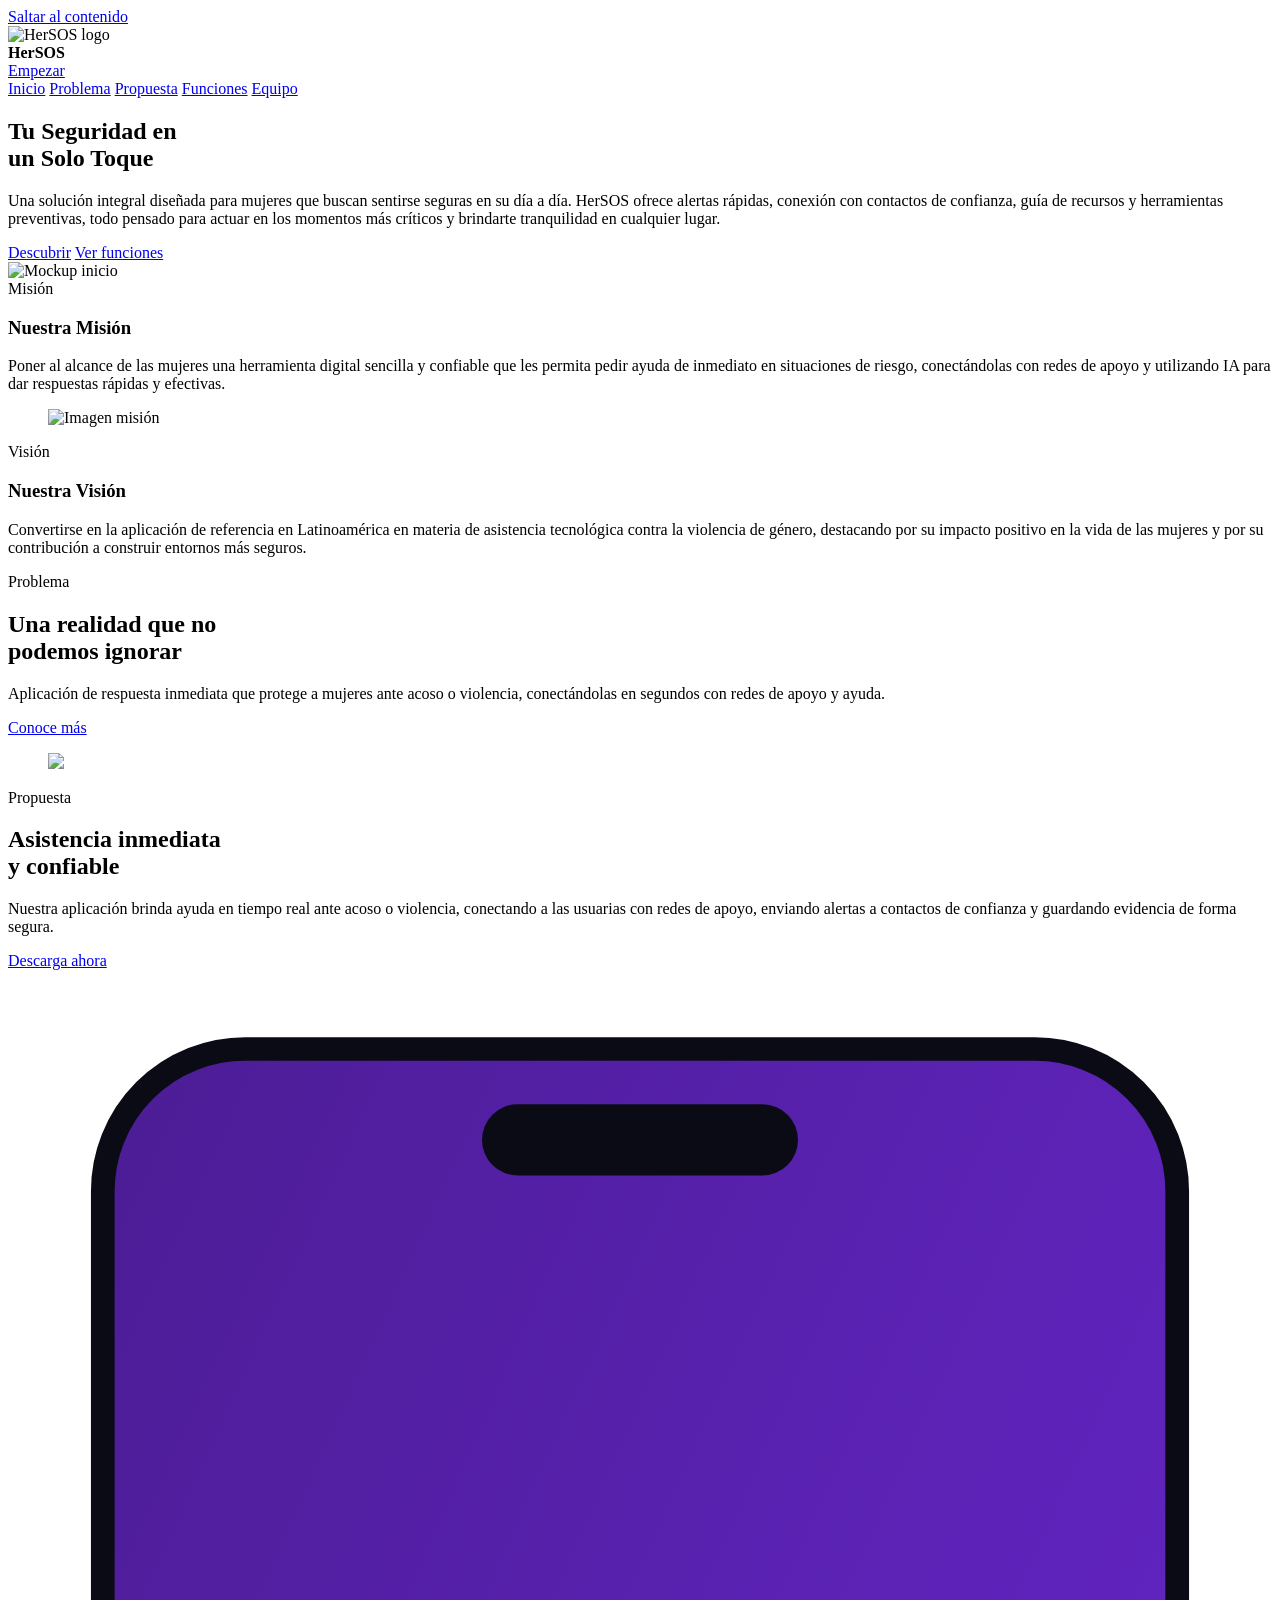
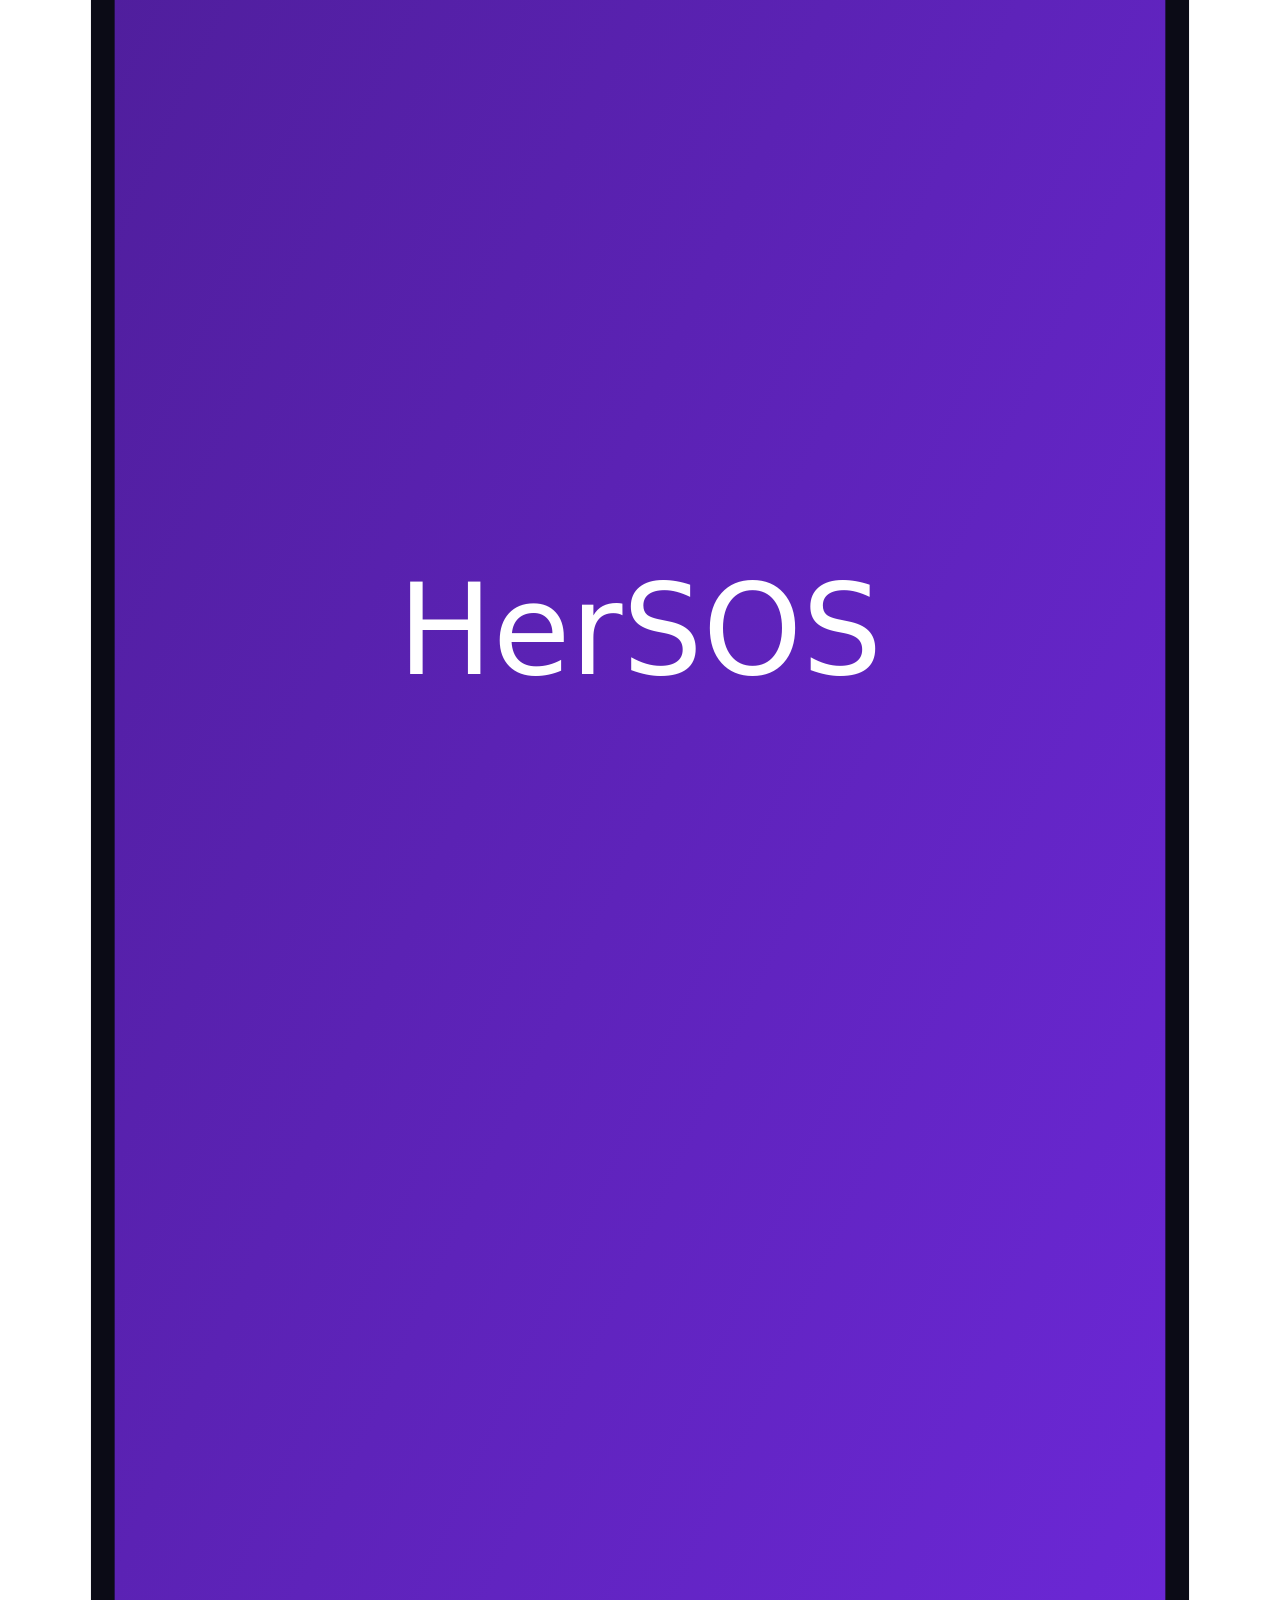
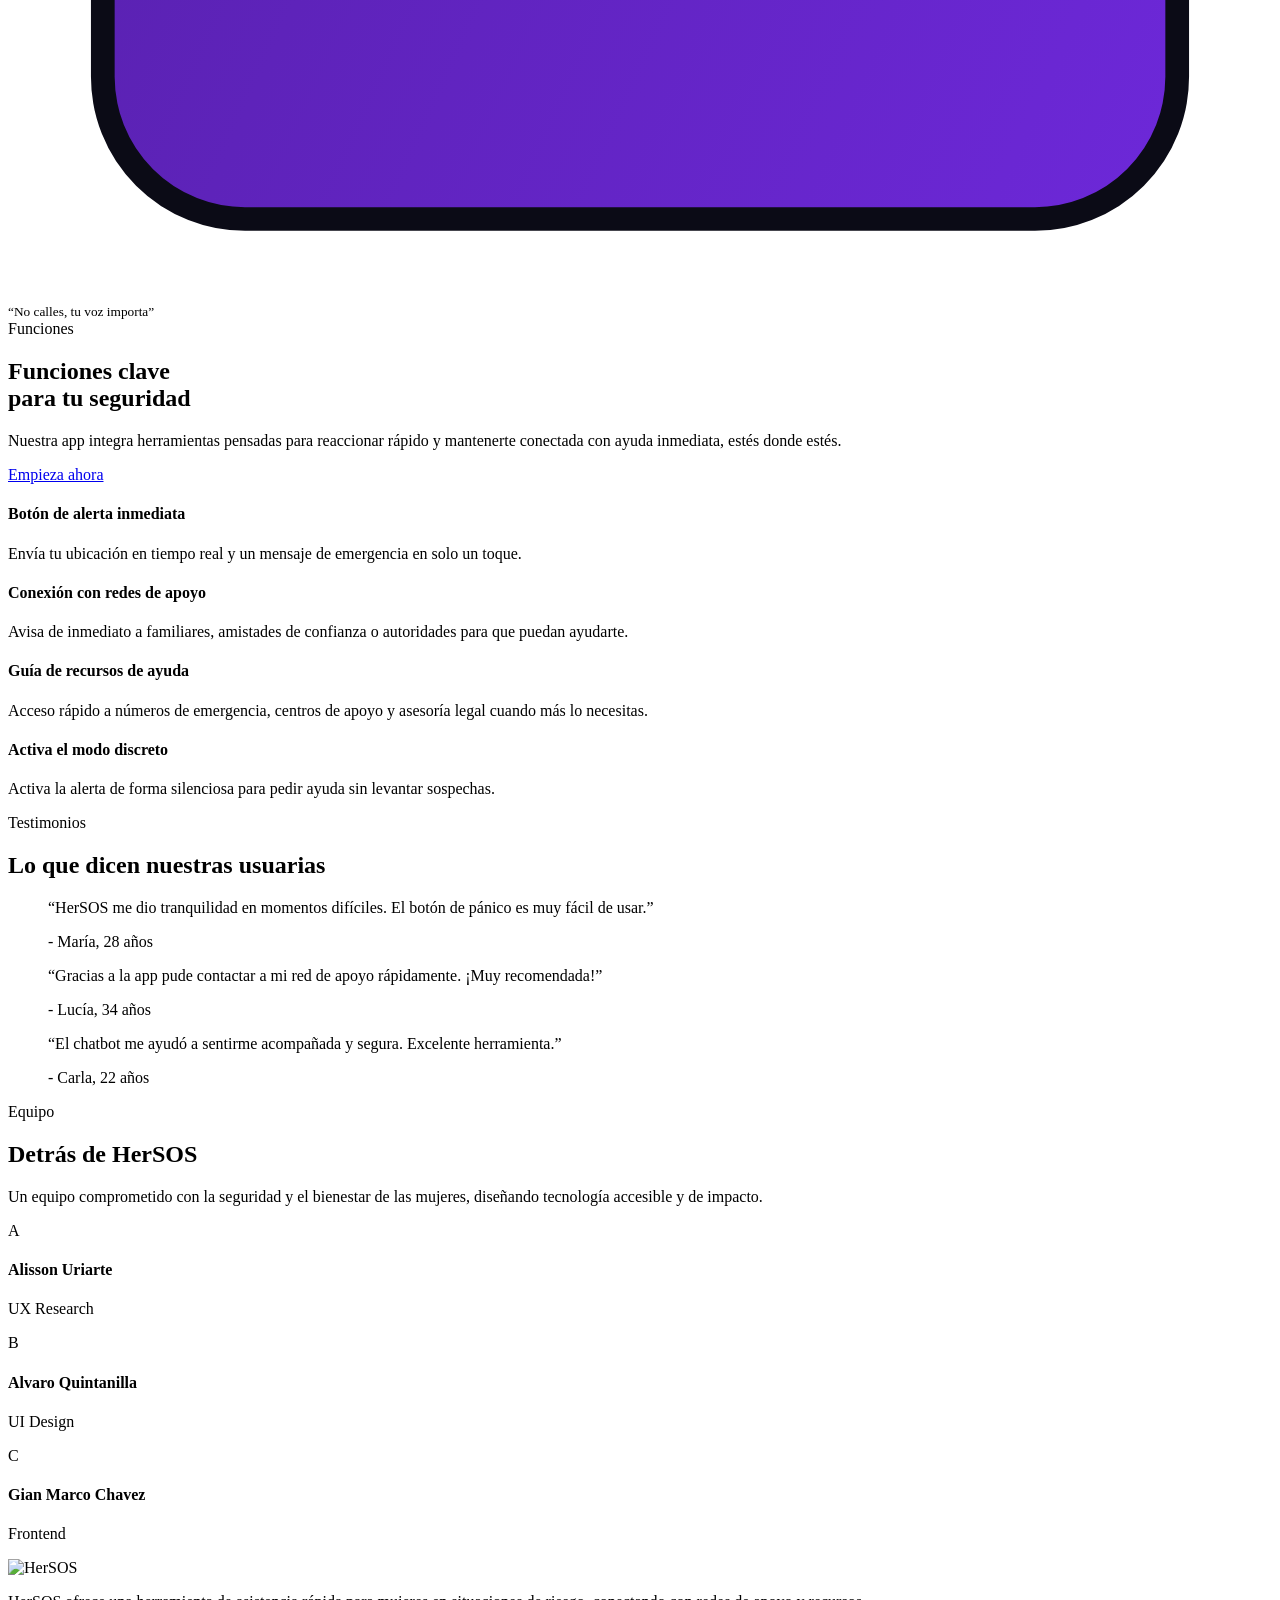
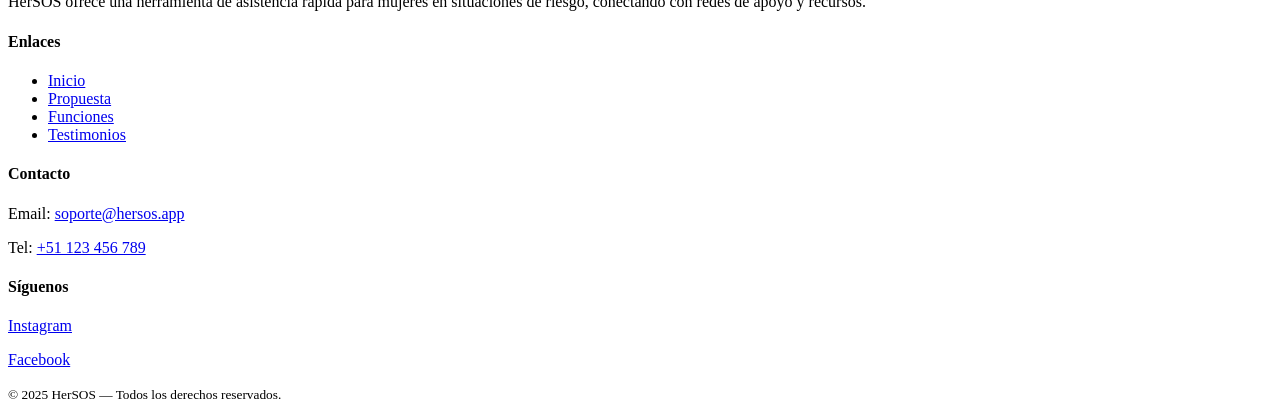
==== docs/index.html @ 64396f59 "Resolve merge conflict: keep remote README" ====
<!DOCTYPE html>
<html lang="es">
  <head>
    <meta charset="utf-8" />
    <meta name="viewport" content="width=device-width,initial-scale=1" />
    <title>HerSOS | Tu seguridad en un solo toque</title>
    <meta
      name="description"
      content="Aplicación de respuesta inmediata que protege a mujeres ante acoso o violencia, conectándolas con redes de apoyo y ayuda."
    />
    <link rel="icon" href="data:," />
    <link rel="stylesheet" href="assets/styles/styles.css" />
  </head>
  <body>
    <a class="skip" href="#contenido">Saltar al contenido</a>

    <!-- Header superior (marca + CTA) -->
    <header class="header" role="banner">
      <div class="container">
        <div class="brand" aria-label="HerSOS">
          <picture>
            <source srcset="assets/images/logo.herSos.png" type="image/png">
            <img src="assets/images/logo.svg" alt="HerSOS logo" class="brand__logo" />
          </picture>
          <div class="brand__text">
            <b>HerSOS</b>
          </div>
        </div>
        <a class="btn" href="#inicio" aria-label="Empezar">Empezar</a>
      </div>
    </header>

    <!-- Header que sigue (sticky) con las opciones -->
    <nav class="sticky-nav" aria-label="Secciones del sitio">
      <div class="container sticky-nav__inner">
        <a href="#inicio">Inicio</a>
        <a href="#problema">Problema</a>
        <a href="#propuesta">Propuesta</a>
        <a href="#funciones">Funciones</a>
        <a href="#equipo">Equipo</a>
      </div>
    </nav>

    <main id="contenido">
      <!-- HERO -->
      <section id="inicio" class="hero" aria-label="Portada">
        <div class="container">
          <div class="shell">
            <div>
              <h1 class="h1">Tu Seguridad en<br />un Solo Toque</h1>
              <p class="lead">
                Una solución integral diseñada para mujeres que buscan sentirse seguras en su día a día. HerSOS ofrece alertas rápidas, conexión con contactos de confianza, guía de recursos y herramientas preventivas, todo pensado para actuar en los momentos más críticos y brindarte tranquilidad en cualquier lugar.
              </p>
              <div class="hero-ctas" role="group" aria-label="Acciones">
                <a class="btn btn-primary" href="#propuesta">Descubrir</a>
                <a class="btn btn-contrast" href="#funciones">Ver funciones</a>
              </div>
            </div>
            <aside class="device" aria-label="Vista del producto">
              <div class="screen" role="img" aria-label="Mockup de teléfono">
                  <img src="assets/images/mockup_inicio.png" alt="Mockup inicio" />
                </div>
            </aside>
          </div>
        </div>
      </section>

      <!-- MISIÓN (sección independiente, justo después del hero) -->
      <section id="mision" class="section mision" aria-label="Misión">
        <div class="container">
          <div class="mision">
            <span class="badge">Misión</span>
            <h3 class="h1">Nuestra Misión</h3>
            <div class="mision__inner">
              <div class="mision__text">
                <p class="lead">Poner al alcance de las mujeres una herramienta digital sencilla y confiable que les permita pedir ayuda de inmediato en situaciones de riesgo, conectándolas con redes de apoyo y utilizando IA para dar respuestas rápidas y efectivas.</p>
              </div>
              <figure class="mision__image" aria-hidden="true">
                <img src="assets/images/mision.jpg" alt="Imagen misión" />
              </figure>
            </div>
          </div>
        </div>
      </section>

      <!-- VISIÓN (sección independiente, debajo de Misión) -->
      <section id="vision" class="section vision" aria-label="Visión">
        <div class="container">
          <div class="vision">
            <span class="badge">Visión</span>
            <h3 class="h1">Nuestra Visión</h3>
            <p class="lead">Convertirse en la aplicación de referencia en Latinoamérica en materia de asistencia tecnológica contra la violencia de género, destacando por su impacto positivo en la vida de las mujeres y por su contribución a construir entornos más seguros.</p>
          </div>
        </div>
      </section>

      <!-- PROBLEMA -->
      <section id="problema" class="section section-dark" aria-label="Problema">
        <div class="container">
          <div class="split">
            <div>
              <span class="badge">Problema</span>
              <h2 class="h1">Una realidad que no<br />podemos ignorar</h2>
              <p class="lead">
                Aplicación de respuesta inmediata que protege a mujeres ante
                acoso o violencia, conectándolas en segundos con redes de apoyo
                y ayuda.
              </p>
              <div class="hero-ctas">
                <a class="btn btn-contrast" href="#propuesta">Conoce más</a>
              </div>
            </div>
            <figure class="device" aria-label="Ilustración del problema">
              <img src="assets/images/problema.jpg" />
            </figure>
          </div>
        </div>
      </section>

      <!-- PROPUESTA -->
      <section id="propuesta" class="section" aria-label="Propuesta de valor">
        <div class="container">
          <div class="split">
            <div>
              <span class="badge">Propuesta</span>
              <h2 class="h1">Asistencia inmediata<br />y confiable</h2>
              <p class="lead">
                Nuestra aplicación brinda ayuda en tiempo real ante acoso o
                violencia, conectando a las usuarias con redes de apoyo,
                enviando alertas a contactos de confianza y guardando evidencia
                de forma segura.
              </p>
              <div class="hero-ctas">
                <a class="btn btn-primary" href="#funciones">Descarga ahora</a>
              </div>
            </div>
            <aside class="device" aria-label="Vista del producto">
              <div class="screen" role="img" aria-label="Mockup de teléfono">
                <svg
                  viewBox="0 0 320 640"
                  xmlns="http://www.w3.org/2000/svg"
                  aria-hidden="true"
                >
                  <defs>
                    <linearGradient id="phg2" x1="0" y1="0" x2="1" y2="1">
                      <stop offset="0" stop-color="#4c1d95" />
                      <stop offset="1" stop-color="#6d28d9" />
                    </linearGradient>
                  </defs>
                  <rect
                    x="24"
                    y="20"
                    width="272"
                    height="600"
                    rx="36"
                    fill="url(#phg2)"
                    stroke="#0b0b16"
                    stroke-width="6"
                  />
                  <rect
                    x="120"
                    y="34"
                    width="80"
                    height="18"
                    rx="9"
                    fill="#0b0b16"
                  />
                  <text
                    x="160"
                    y="330"
                    font-size="32"
                    text-anchor="middle"
                    fill="#ffffff"
                    font-family="ui-sans-serif,system-ui,Arial"
                  >
                    HerSOS
                  </text>
                </svg>
              </div>
            </aside>
          </div>
        </div>
      </section>

      

      <!-- BANDA FRASE -->
      <div class="band" aria-label="Frase">
        <div class="container">
          <small>“No calles, tu voz importa”</small>
        </div>
      </div>

      <!-- FUNCIONES -->
      <section id="funciones" class="section" aria-label="Funciones clave">
        <div class="container">
          <div class="features">
            <div>
              <span class="badge">Funciones</span>
              <h2 class="h1">Funciones clave<br />para tu seguridad</h2>
              <p class="lead">
                Nuestra app integra herramientas pensadas para reaccionar rápido
                y mantenerte conectada con ayuda inmediata, estés donde estés.
              </p>
              <div class="hero-ctas">
                <a class="btn btn-primary" href="#inicio">Empieza ahora</a>
              </div>
            </div>
            <div class="cards" role="list">
              <article class="card" role="listitem">
                <h4>Botón de alerta inmediata</h4>
                <p>
                  Envía tu ubicación en tiempo real y un mensaje de emergencia
                  en solo un toque.
                </p>
              </article>
              <article class="card" role="listitem">
                <h4>Conexión con redes de apoyo</h4>
                <p>
                  Avisa de inmediato a familiares, amistades de confianza o
                  autoridades para que puedan ayudarte.
                </p>
              </article>
              <article class="card" role="listitem">
                <h4>Guía de recursos de ayuda</h4>
                <p>
                  Acceso rápido a números de emergencia, centros de apoyo y
                  asesoría legal cuando más lo necesitas.
                </p>
              </article>
              <article class="card" role="listitem">
                <h4>Activa el modo discreto</h4>
                <p>
                  Activa la alerta de forma silenciosa para pedir ayuda sin
                  levantar sospechas.
                </p>
              </article>
            </div>
          </div>
        </div>
      </section>

      <!-- TESTIMONIOS -->
      <section id="testimonios" class="section section-testimonios" aria-label="Testimonios">
        <div class="container">
          <div class="testimonios__intro">
            <span class="badge">Testimonios</span>
            <h2 class="h1">Lo que dicen nuestras usuarias</h2>
          </div>
          <div class="testimonios__grid">
            <blockquote class="testimonio">
              <p>“HerSOS me dio tranquilidad en momentos difíciles. El botón de pánico es muy fácil de usar.”</p>
              <footer>- María, 28 años</footer>
            </blockquote>
            <blockquote class="testimonio">
              <p>“Gracias a la app pude contactar a mi red de apoyo rápidamente. ¡Muy recomendada!”</p>
              <footer>- Lucía, 34 años</footer>
            </blockquote>
            <blockquote class="testimonio">
              <p>“El chatbot me ayudó a sentirme acompañada y segura. Excelente herramienta.”</p>
              <footer>- Carla, 22 años</footer>
            </blockquote>
          </div>
        </div>
      </section>
      <!-- EQUIPO -->
      <section id="equipo" class="section" aria-label="Equipo">
        <div class="container team">
          <div class="team__intro">
            <span class="badge">Equipo</span>
            <h2 class="h1">Detrás de HerSOS</h2>
            <p class="lead">
              Un equipo comprometido con la seguridad y el bienestar de las
              mujeres, diseñando tecnología accesible y de impacto.
            </p>
          </div>
          <div class="team__grid" role="list">
            <article class="member" role="listitem">
              <div class="avatar" aria-hidden="true">A</div>
              <h4>Alisson Uriarte</h4>
              <p>UX Research</p>
            </article>
            <article class="member" role="listitem">
              <div class="avatar" aria-hidden="true">B</div>
              <h4>Alvaro Quintanilla</h4>
              <p>UI Design</p>
            </article>
            <article class="member" role="listitem">
              <div class="avatar" aria-hidden="true">C</div>
              <h4>Gian Marco Chavez</h4>
              <p>Frontend</p>
            </article>
          </div>
        </div>
      </section>
    </main>

    <!-- Footer -->
    <footer class="footer" role="contentinfo">
      <div class="container footer-grid">
        <div class="footer-about">
          <picture>
            <source srcset="assets/images/logo.herSos.png" type="image/png">
            <img src="assets/images/logo.svg" alt="HerSOS" class="footer-logo" />
          </picture>
          <p>HerSOS ofrece una herramienta de asistencia rápida para mujeres en situaciones de riesgo, conectando con redes de apoyo y recursos.</p>
        </div>
        <div class="footer-links">
          <h4>Enlaces</h4>
          <ul>
            <li><a href="#inicio">Inicio</a></li>
            <li><a href="#propuesta">Propuesta</a></li>
            <li><a href="#funciones">Funciones</a></li>
            <li><a href="#testimonios">Testimonios</a></li>
          </ul>
        </div>
        <div class="footer-contact">
          <h4>Contacto</h4>
          <p>Email: <a href="mailto:soporte@hersos.app">soporte@hersos.app</a></p>
          <p>Tel: <a href="tel:+51123456789">+51 123 456 789</a></p>
        </div>
        <div class="footer-social">
          <h4>Síguenos</h4>
          <p><a href="#">Instagram</a></p>
          <p><a href="#">Facebook</a></p>
        </div>
      </div>
      <div class="container footer-bottom">
        <small>© <span id="y">2025</span> HerSOS — Todos los derechos reservados.</small>
      </div>
    </footer>

      <script src="assets/scripts/main.js"></script>
  </body>
</html>
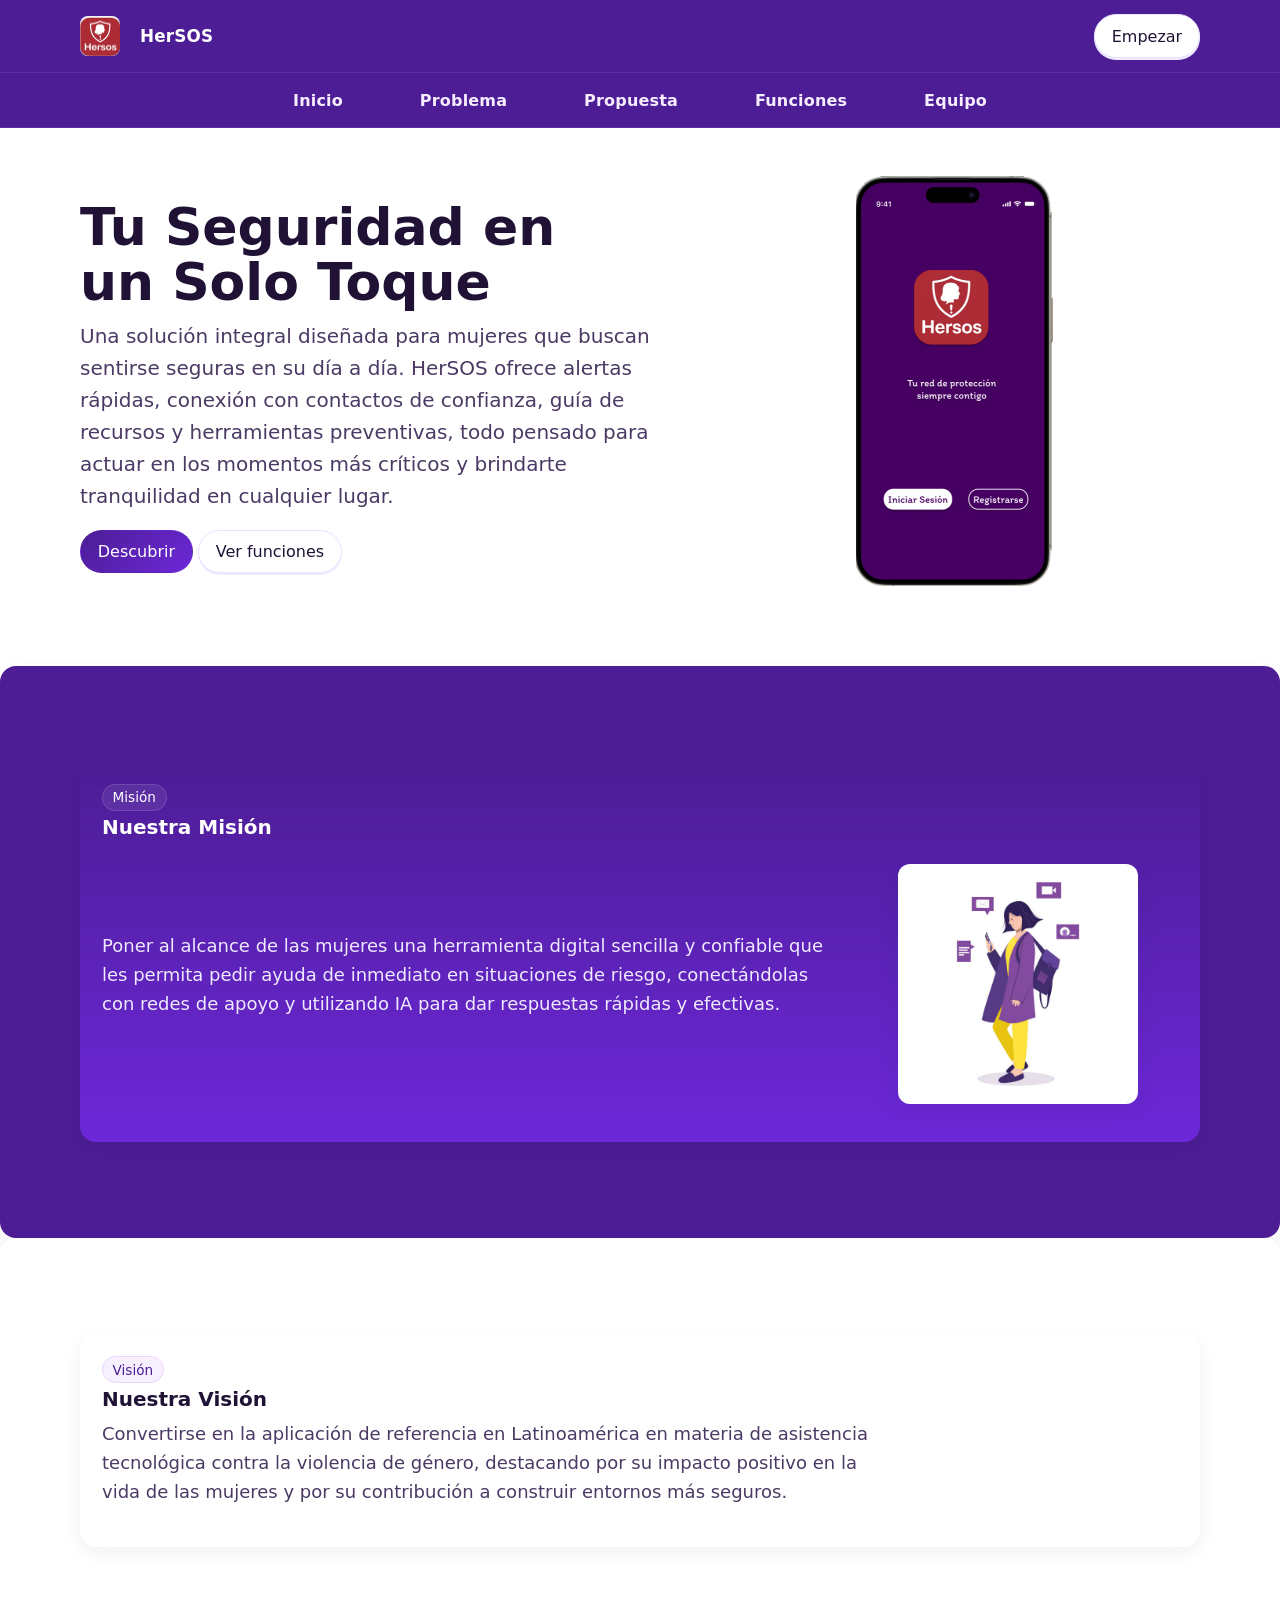
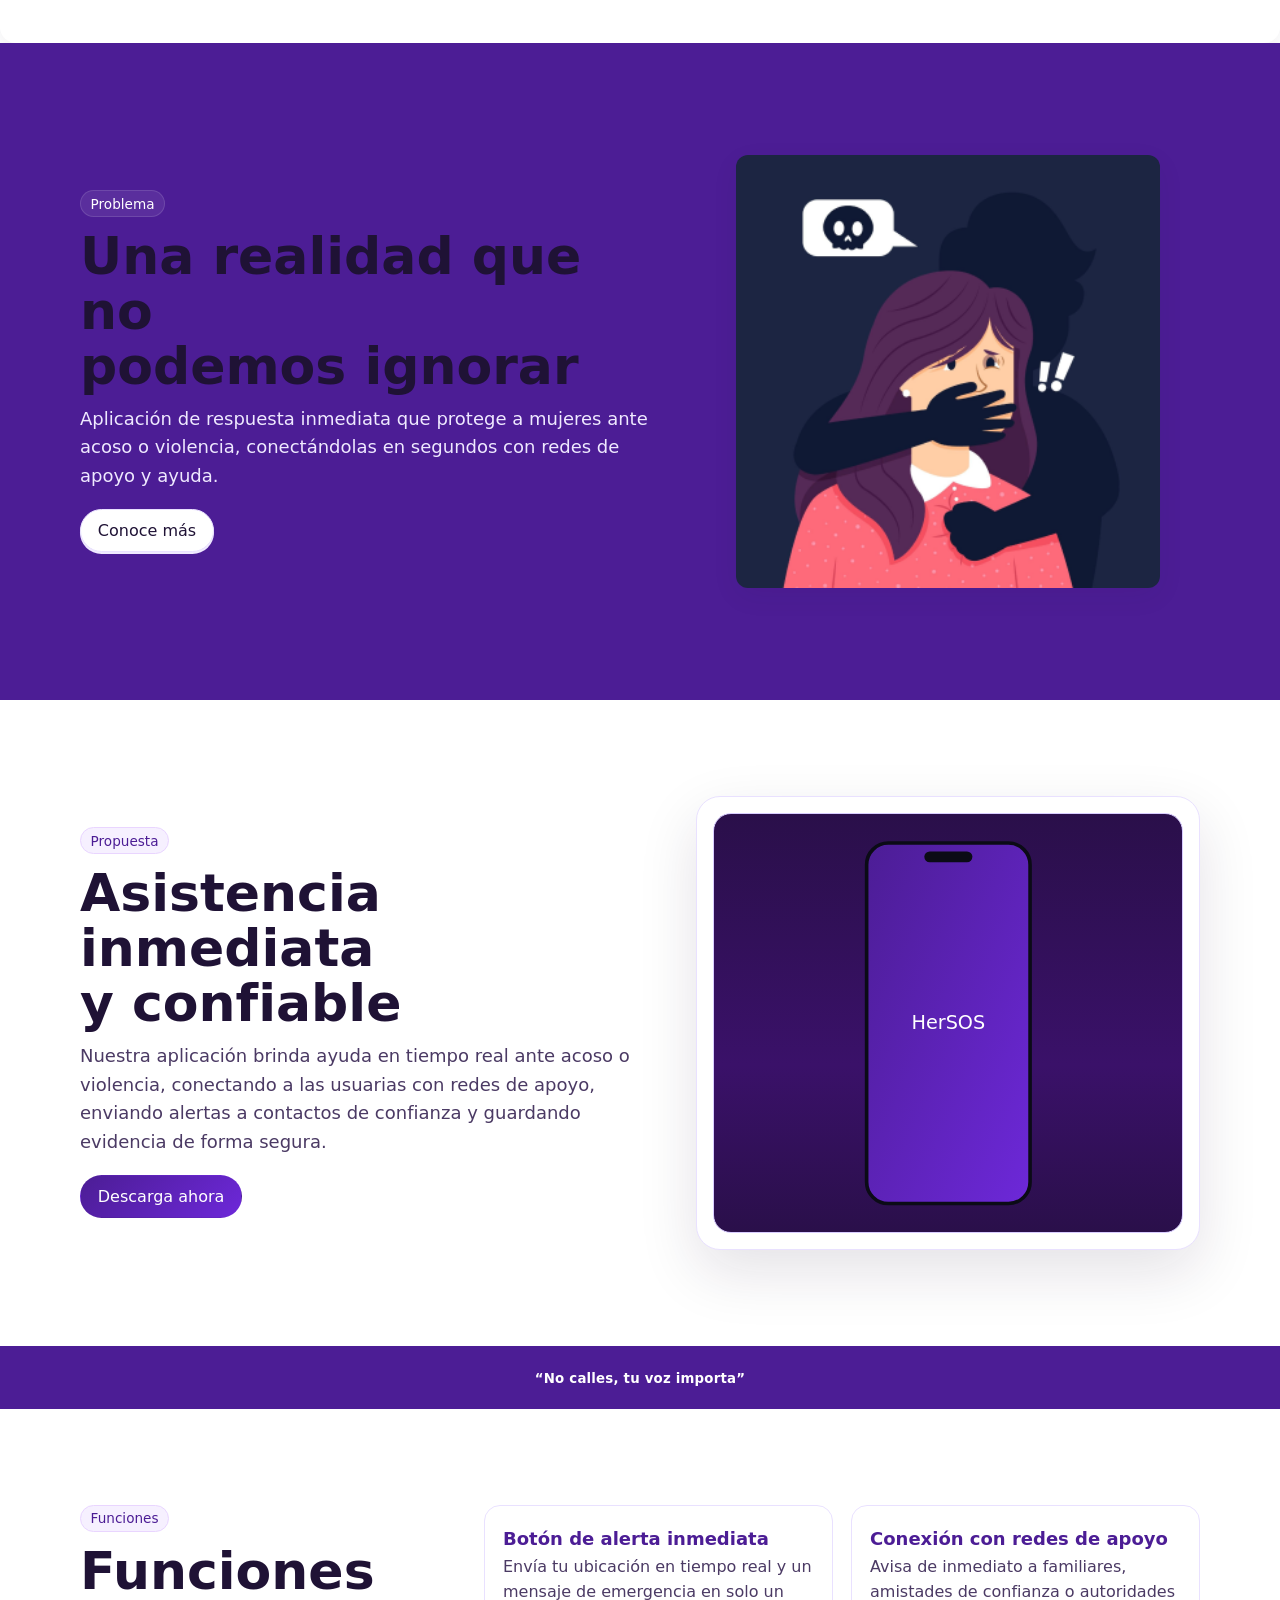
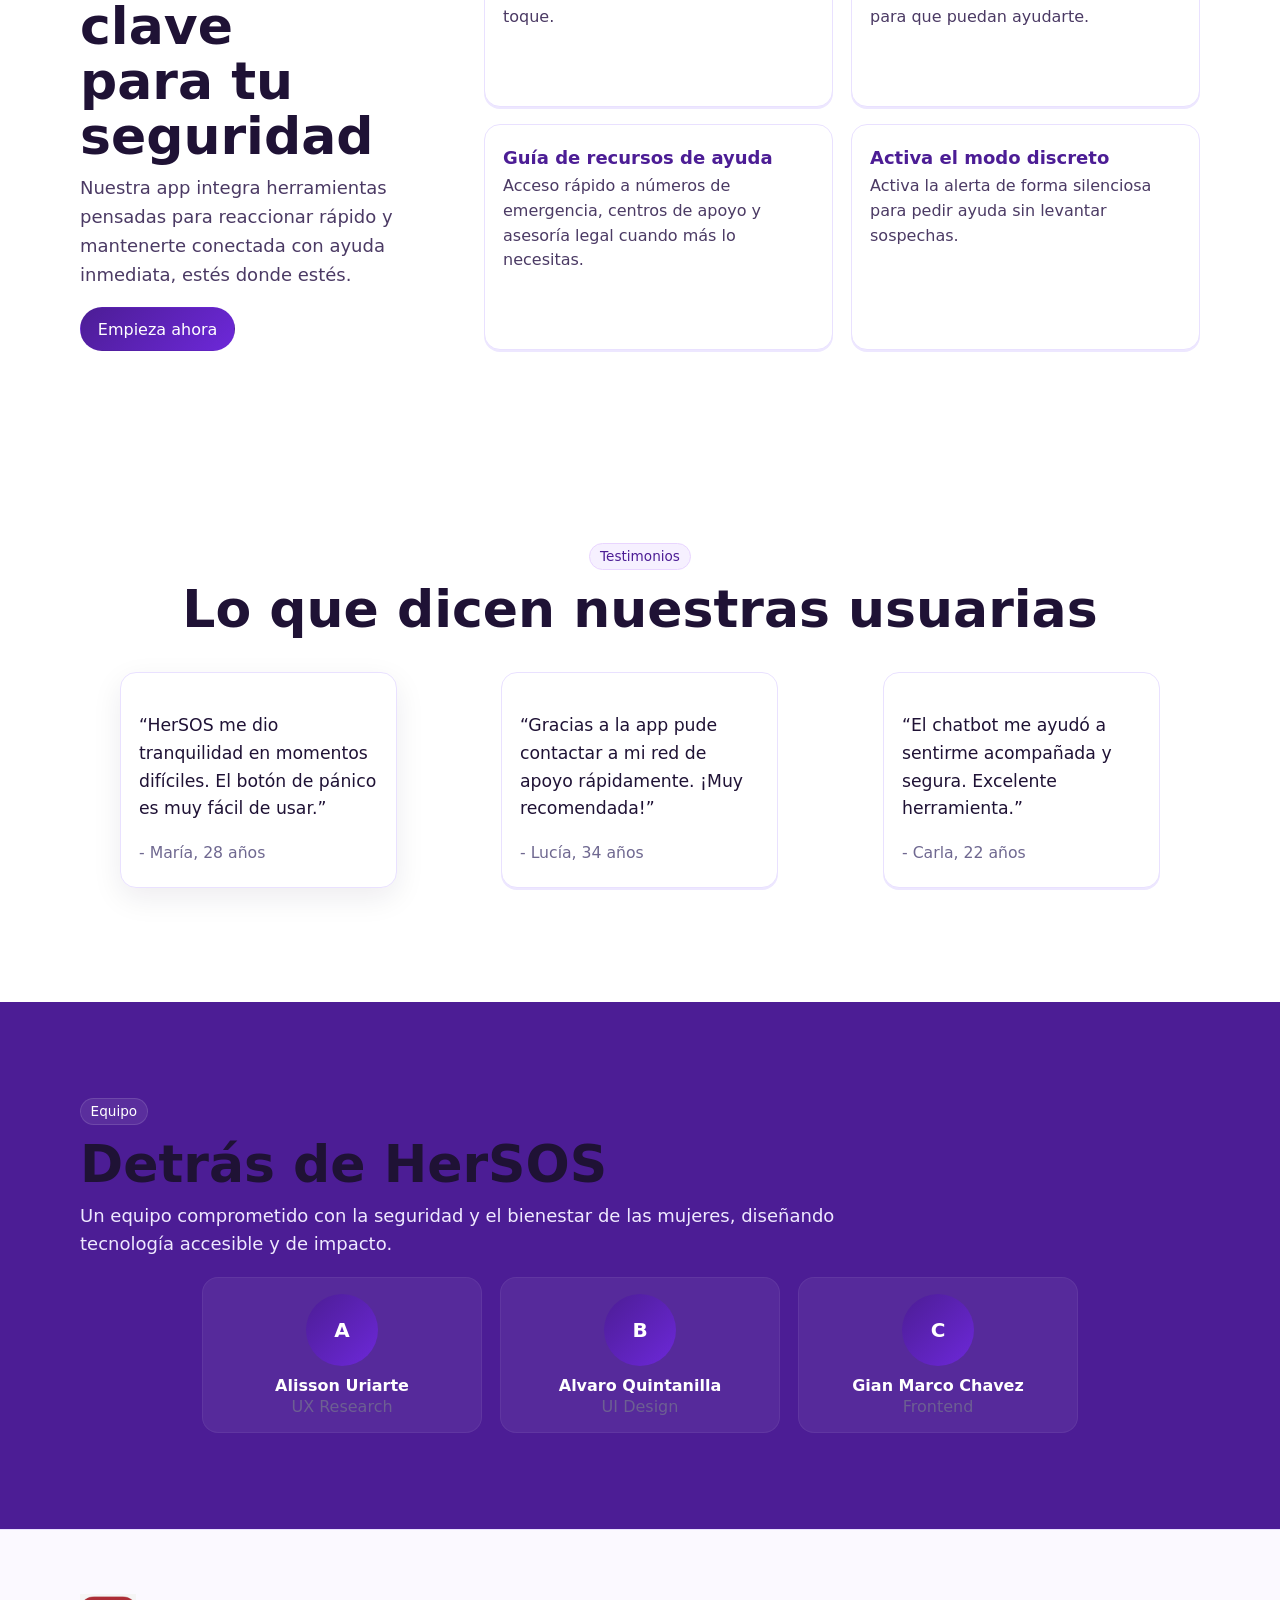
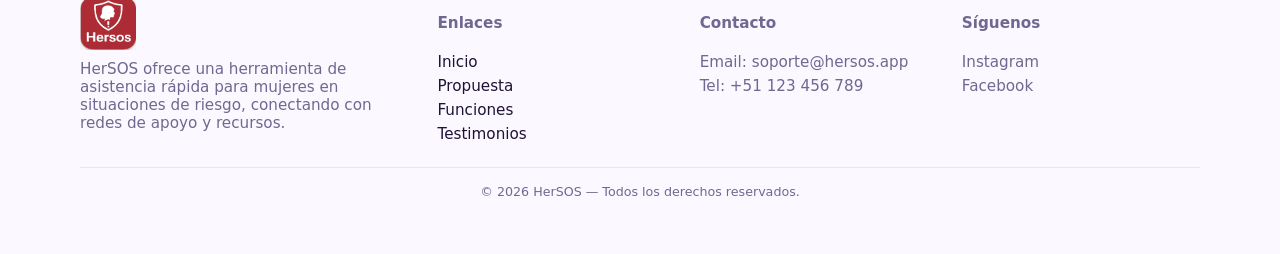
==== commit 465d8234: "Fix asset paths for GitHub Pages (docs)" ====
--- a/docs/index.html
+++ b/docs/index.html
@@ -9,7 +9,7 @@
       content="Aplicación de respuesta inmediata que protege a mujeres ante acoso o violencia, conectándolas con redes de apoyo y ayuda."
     />
     <link rel="icon" href="data:," />
-    <link rel="stylesheet" href="assets/styles/styles.css" />
+    <link rel="stylesheet" href="styles/styles.css" />
   </head>
   <body>
     <a class="skip" href="#contenido">Saltar al contenido</a>
@@ -19,8 +19,8 @@
       <div class="container">
         <div class="brand" aria-label="HerSOS">
           <picture>
-            <source srcset="assets/images/logo.herSos.png" type="image/png">
-            <img src="assets/images/logo.svg" alt="HerSOS logo" class="brand__logo" />
+            <source srcset="images/logo.herSos.png" type="image/png">
+            <img src="images/logo.svg" alt="HerSOS logo" class="brand__logo" />
           </picture>
           <div class="brand__text">
             <b>HerSOS</b>
@@ -58,7 +58,7 @@
             </div>
             <aside class="device" aria-label="Vista del producto">
               <div class="screen" role="img" aria-label="Mockup de teléfono">
-                  <img src="assets/images/mockup_inicio.png" alt="Mockup inicio" />
+                  <img src="images/mockup_inicio.png" alt="Mockup inicio" />
                 </div>
             </aside>
           </div>
@@ -76,7 +76,7 @@
                 <p class="lead">Poner al alcance de las mujeres una herramienta digital sencilla y confiable que les permita pedir ayuda de inmediato en situaciones de riesgo, conectándolas con redes de apoyo y utilizando IA para dar respuestas rápidas y efectivas.</p>
               </div>
               <figure class="mision__image" aria-hidden="true">
-                <img src="assets/images/mision.jpg" alt="Imagen misión" />
+                <img src="images/mision.jpg" alt="Imagen misión" />
               </figure>
             </div>
           </div>
@@ -111,7 +111,7 @@
               </div>
             </div>
             <figure class="device" aria-label="Ilustración del problema">
-              <img src="assets/images/problema.jpg" />
+              <img src="images/problema.jpg" />
             </figure>
           </div>
         </div>
@@ -300,8 +300,8 @@
       <div class="container footer-grid">
         <div class="footer-about">
           <picture>
-            <source srcset="assets/images/logo.herSos.png" type="image/png">
-            <img src="assets/images/logo.svg" alt="HerSOS" class="footer-logo" />
+            <source srcset="images/logo.herSos.png" type="image/png">
+            <img src="images/logo.svg" alt="HerSOS" class="footer-logo" />
           </picture>
           <p>HerSOS ofrece una herramienta de asistencia rápida para mujeres en situaciones de riesgo, conectando con redes de apoyo y recursos.</p>
         </div>
@@ -330,7 +330,7 @@
       </div>
     </footer>
 
-      <script src="assets/scripts/main.js"></script>
+      <script src="scripts/main.js"></script>
   </body>
 </html>
 
--- a/docs/styles/styles.css
+++ b/docs/styles/styles.css
@@ -0,0 +1,825 @@
+/* ===== Footer Extra ===== */
+.footer-extra {
+  margin-top: 18px;
+  font-size: 0.95rem;
+  color: var(--muted);
+  text-align: center;
+}
+.footer-extra a {
+  color: var(--brand-700);
+  text-decoration: underline;
+  margin: 0 4px;
+}
+
+/* ===== Brand logo styles ===== */
+.brand__logo {
+  width: 40px;
+  height: 40px;
+  display: block;
+  border-radius: 8px;
+}
+.brand__text b {
+  margin-left: 10px;
+  font-size: 1.05rem;
+}
+
+/* ===== Footer improved ===== */
+.footer-grid {
+  display: grid;
+  grid-template-columns: 1.4fr 1fr 1fr 1fr;
+  gap: 24px;
+  padding: 36px 0 18px;
+}
+.footer-about p {
+  margin: 10px 0 0;
+  color: var(--muted);
+}
+.footer-logo {
+  width: 56px;
+  height: 56px;
+}
+.footer-links ul {
+  list-style: none;
+  padding: 0;
+  margin: 8px 0 0;
+}
+.footer-links li { margin: 6px 0; }
+.footer-links a { color: var(--ink); text-decoration: none; }
+.footer-links a:hover { text-decoration: underline; }
+.footer-contact p { margin: 6px 0; color: var(--muted); }
+.footer-social p { margin: 6px 0; }
+.footer-bottom { border-top: 1px solid var(--line); padding: 14px 0; text-align: center; color: var(--muted); }
+
+@media (max-width: 900px) {
+  .footer-grid { grid-template-columns: 1fr 1fr; }
+}
+@media (max-width: 520px) {
+  .footer-grid { grid-template-columns: 1fr; }
+  .brand__text b { display: none; }
+}
+
+/* ===== Misión & Visión ===== */
+.mision-vision__grid {
+  display: grid;
+  grid-template-columns: 1fr 1fr;
+  gap: 28px;
+  align-items: start;
+}
+/* soportar también .mision y .vision como secciones independientes */
+.mision-vision__grid .mision,
+.mision-vision__grid .vision,
+.mision,
+.vision {
+  border-radius: 16px;
+  padding: 22px;
+  box-shadow: 0 6px 18px rgba(31,18,53,0.06);
+}
+
+/* Destacar Misión: fondo morado y ajuste de colores para legibilidad */
+.mision-vision__grid .mision,
+.mision {
+  background: linear-gradient(180deg, var(--brand-700), var(--brand-600));
+  color: #fff;
+  border: 0;
+}
+.mision .h1 {
+  color: #fff;
+}
+.mision .lead {
+  color: rgba(255,255,255,0.92);
+}
+.mision .badge {
+  background: rgba(255,255,255,0.08);
+  border-color: rgba(255,255,255,0.12);
+  color: #fff;
+}
+.mision__image img {
+  border: 4px solid rgba(255,255,255,0.06);
+  box-shadow: 0 18px 40px rgba(31,18,53,0.12);
+}
+.mision .h1,
+.vision .h1 {
+  font-size: 1.25rem;
+  margin-top: 6px;
+}
+
+/* Layout for mission inner content: text + image */
+.mision__inner {
+  display: grid;
+  grid-template-columns: 1fr 320px;
+  gap: 18px;
+  align-items: center;
+}
+.mision__image img {
+  width: 100%;
+  height: auto;
+  display: block;
+  border-radius: 12px;
+  box-shadow: 0 10px 28px rgba(31,18,53,0.06);
+  border: 0;
+}
+
+@media (max-width: 720px) {
+  .mision__inner {
+    grid-template-columns: 1fr;
+  }
+  .mision__image { order: 2; }
+}
+
+@media (max-width: 720px) {
+  .mision-vision__grid {
+    grid-template-columns: 1fr;
+  }
+}
+/* ===== Testimonios ===== */
+.section-testimonios {
+  background: var(--bg-weak);
+}
+.testimonios__intro {
+  margin-bottom: 18px;
+  text-align: center;
+}
+.testimonios__grid {
+  display: grid;
+  grid-template-columns: repeat(3, 1fr);
+  gap: 24px;
+}
+.testimonio {
+  background: #fff;
+  border: 1px solid var(--line);
+  border-radius: 16px;
+  padding: 22px 18px;
+  box-shadow: 0 2px 0 #ede7ff;
+  font-size: 1.08rem;
+  color: var(--ink);
+  line-height: 1.6;
+}
+.testimonio footer {
+  margin-top: 12px;
+  color: var(--muted);
+  font-size: 0.98rem;
+}
+
+@media (max-width: 1024px) {
+  .testimonios__grid {
+    grid-template-columns: 1fr 1fr;
+  }
+}
+@media (max-width: 720px) {
+  .testimonios__grid {
+    grid-template-columns: 1fr;
+  }
+}
+:root {
+  --brand-900: #3b0f72;
+  --brand-800: #431274;
+  --brand-700: #4c1d95;
+  --brand-600: #6d28d9;
+  --brand-500: #8b5cf6;
+  --ink: #1f1235;
+  --ink-2: #2c1b4e;
+  --muted: #6f6890;
+  --bg: #ffffff;
+  --bg-weak: #fbf9ff;
+  --card: #ffffff;
+  --line: #e9e1ff;
+  --ring: #a78bfa;
+  --radius: 16px;
+  --shadow: 0 22px 60px rgba(31, 18, 53, 0.12);
+}
+
+* {
+  box-sizing: border-box;
+}
+html,
+body {
+  height: 100%;
+}
+body {
+  margin: 0;
+  padding-top: 72px;
+  font-family: ui-sans-serif, system-ui, -apple-system, Segoe UI, Roboto, Inter,
+    Arial, sans-serif;
+  color: var(--ink);
+  background: var(--bg);
+}
+a {
+  text-decoration: none;
+  color: inherit;
+}
+img {
+  max-width: 100%;
+  height: auto;
+  display: block;
+}
+button {
+  font: inherit;
+}
+.container {
+  width: min(1120px, 92vw);
+  margin: 0 auto;
+}
+
+/* Skip link */
+.skip {
+  position: absolute;
+  left: -9999px;
+  top: auto;
+  width: 1px;
+  height: 1px;
+  overflow: hidden;
+}
+.skip:focus {
+  left: 1rem;
+  top: 1rem;
+  width: auto;
+  height: auto;
+  z-index: 999;
+  background: #fff;
+  color: #111;
+  padding: 0.5rem 0.75rem;
+  border-radius: 0.5rem;
+  outline: 2px solid var(--ring);
+}
+
+/* ===== Top Header (brand + CTA) ===== */
+.header {
+  position: fixed;
+  inset: 0 0 auto 0;
+  height: 72px;
+  display: flex;
+  align-items: center;
+  z-index: 50;
+  background: var(--brand-700);
+  color: #fff;
+  box-shadow: 0 1px 0 rgba(255, 255, 255, 0.08);
+}
+.header .container {
+  display: flex;
+  align-items: center;
+  justify-content: space-between;
+  gap: 16px;
+}
+.brand {
+  display: flex;
+  align-items: center;
+  gap: 10px;
+}
+.logo {
+  width: 34px;
+  height: 34px;
+  border-radius: 10px;
+  background: #fff;
+  color: var(--brand-700);
+  display: grid;
+  place-items: center;
+  font-weight: 800;
+}
+.brand b {
+  font-weight: 800;
+  letter-spacing: 0.2px;
+}
+
+/* ===== Secondary sticky nav ===== */
+.sticky-nav {
+  position: sticky;
+  top: 72px;
+  z-index: 40;
+  background: var(--brand-700);
+  color: #fff;
+  border-top: 1px solid rgba(255, 255, 255, 0.06);
+  border-bottom: 1px solid rgba(255, 255, 255, 0.08);
+}
+.sticky-nav__inner {
+  height: 56px;
+  display: flex;
+  align-items: center;
+  justify-content: center;
+  gap: 64px;
+}
+.sticky-nav a {
+  color: #f6edff;
+  font-weight: 600;
+  letter-spacing: 0.2px;
+  padding: 0.25rem 0.4rem;
+  border-radius: 8px;
+}
+.sticky-nav a:hover,
+.sticky-nav a:focus-visible {
+  color: #fff;
+  background: rgba(255, 255, 255, 0.12);
+  outline: none;
+}
+
+/* ===== Buttons ===== */
+.btn {
+  display: inline-flex;
+  align-items: center;
+  justify-content: center;
+  gap: 0.5rem;
+  border: 1px solid var(--line);
+  border-radius: 999px;
+  background: #fff;
+  color: var(--ink);
+  padding: 0.7rem 1.05rem;
+  box-shadow: 0 2px 0 #f0eaff;
+  transition: transform 0.2s ease, box-shadow 0.2s ease;
+}
+.btn:hover {
+  transform: translateY(-1px);
+  box-shadow: 0 6px 14px rgba(31, 18, 53, 0.12);
+}
+.btn:focus-visible {
+  outline: 3px solid var(--ring);
+  outline-offset: 2px;
+}
+.btn-primary {
+  background: linear-gradient(135deg, var(--brand-700), var(--brand-600));
+  border-color: transparent;
+  color: #fff;
+  box-shadow: none;
+}
+.btn-contrast {
+  background: #fff;
+  color: var(--ink) !important;
+  border-color: var(--line);
+}
+
+/* ===== Headings & text ===== */
+.h1 {
+  margin: 12px 0 10px;
+  font-size: clamp(32px, 4.2vw, 52px);
+  line-height: 1.06;
+  font-weight: 800;
+  color: var(--ink);
+}
+.lead {
+  margin: 0 0 18px;
+  max-width: 68ch;
+  color: #4b3a64;
+  line-height: 1.6;
+  font-size: clamp(16px, 1.6vw, 18px);
+}
+.badge {
+  display: inline-flex;
+  align-items: center;
+  gap: 0.4rem;
+  padding: 0.28rem 0.6rem;
+  border-radius: 999px;
+  font-size: 0.85rem;
+  border: 1px solid #e9d5ff;
+  background: #f6f0ff;
+  color: var(--brand-700);
+}
+
+/* ===== Hero ===== */
+.hero {
+  padding: 48px 0 80px;
+  background: #fff;
+}
+
+/* Ensure hero lead is a bit more prominent */
+.hero .lead {
+  font-size: clamp(16px, 1.8vw, 20px);
+  opacity: 0.95;
+}
+.hero .shell {
+  display: grid;
+  grid-template-columns: 1.2fr 1fr;
+  gap: 40px;
+  align-items: center;
+}
+.device {
+  background: var(--card);
+  border: 1px solid var(--line);
+  border-radius: 24px;
+  padding: 16px;
+  box-shadow: var(--shadow);
+}
+.screen {
+  background: linear-gradient(180deg, #2a0f4a, #3a1169 60%, #2a0f4a);
+  border: 1px solid #d8ccff;
+  border-radius: 18px;
+  height: 420px;
+  display: grid;
+  place-items: center;
+  overflow: hidden;
+}
+.screen svg {
+  width: 92%;
+  height: 92%;
+}
+
+/* Ensure images placed inside .screen scale nicely */
+.screen {
+  display: flex;
+  align-items: center;
+  justify-content: center;
+}
+.screen img {
+  max-width: 92%;
+  max-height: 92%;
+  display: block;
+  object-fit: contain;
+  border-radius: 14px;
+}
+
+/* Remove boxed background around the hero mockup so the full image shows without a card */
+.hero .device,
+.hero .screen {
+  background: transparent !important;
+  border: 0 !important;
+  box-shadow: none !important;
+  padding: 0 !important;
+}
+.hero .screen {
+  height: auto;
+}
+
+/* ===== Sections generic ===== */
+.section {
+  padding: 96px 0;
+  background: #fff;
+}
+.section .split {
+  display: grid;
+  grid-template-columns: 1.15fr 1fr;
+  gap: 36px;
+  align-items: center;
+}
+.section-dark {
+  background: var(--brand-700);
+  color: #fff;
+}
+.section-dark .lead {
+  color: #efe9ff;
+}
+.section-dark .badge {
+  background: rgba(255, 255, 255, 0.12);
+  border-color: rgba(255, 255, 255, 0.22);
+  color: #fff;
+}
+.section-dark .device {
+  background: transparent;
+  border: 0;
+  border-color: transparent;
+  padding: 0;
+  box-shadow: none;
+}
+
+/* Problema: imagen limpia, sin borde de la caja que la contiene */
+.section-dark .device img {
+  display: block;
+  width: 100%;
+  height: auto;
+  border-radius: 12px;
+  box-shadow: 0 8px 28px rgba(31,18,53,0.06);
+  border: 0;
+}
+
+/* ===== Quote band ===== */
+.band {
+  background: var(--brand-700);
+  color: #fff;
+  text-align: center;
+}
+.band .container {
+  padding: 22px 0;
+}
+.band small {
+  font-weight: 600;
+  letter-spacing: 0.2px;
+}
+
+/* ===== Features grid ===== */
+.features {
+  display: grid;
+  grid-template-columns: 1.1fr 1fr 1fr;
+  gap: 24px;
+}
+.cards {
+  grid-column: 2/4;
+  display: grid;
+  grid-template-columns: 1fr 1fr;
+  gap: 18px;
+}
+.card {
+  background: #fff;
+  border: 1px solid var(--ring);
+  border-radius: 16px;
+  padding: 18px;
+  box-shadow: 0 2px 0 #ede7ff;
+}
+.card h4 {
+  margin: 4px 0 6px;
+  font-size: 18px;
+  color: var(--ink-2);
+  font-weight: 800;
+}
+.card p {
+  margin: 0;
+  color: #4b3a64;
+  line-height: 1.55;
+}
+
+/* ===== Team ===== */
+.team .team__intro {
+  margin-bottom: 18px;
+}
+.team__grid {
+  display: flex;
+  flex-wrap: wrap;
+  gap: 18px;
+  justify-content: center;
+  align-items: start;
+}
+.team__grid .member {
+  flex: 1 1 220px;
+  max-width: 280px;
+}
+.member {
+  background: #fff;
+  border: 1px solid var(--line);
+  border-radius: 16px;
+  padding: 16px;
+  text-align: center;
+}
+.avatar {
+  width: 72px;
+  height: 72px;
+  margin: 0 auto 10px;
+  border-radius: 50%;
+  display: grid;
+  place-items: center;
+  background: linear-gradient(135deg, var(--brand-700), var(--brand-600));
+  color: #fff;
+  font-weight: 800;
+  font-size: 20px;
+}
+.member h4 {
+  margin: 2px 0 2px;
+}
+.member p {
+  margin: 0;
+  color: #6d5f93;
+}
+
+/* ===== Footer ===== */
+.footer {
+  padding: 28px 0 40px;
+  color: #6f6890;
+  font-size: 0.95rem;
+  background: var(--bg-weak);
+  border-top: 1px solid var(--line);
+}
+
+/* ===== Responsive ===== */
+@media (max-width: 1024px) {
+  .sticky-nav__inner {
+    gap: 34px;
+  }
+  .hero .shell,
+  .section .split {
+    grid-template-columns: 1fr;
+    gap: 24px;
+  }
+  .features {
+    grid-template-columns: 1fr;
+  }
+  .cards {
+    grid-column: auto;
+    grid-template-columns: 1fr 1fr;
+  }
+  .screen {
+    height: 380px;
+  }
+}
+@media (max-width: 720px) {
+  body {
+    padding-top: 68px;
+  }
+  .header {
+    height: 68px;
+  }
+  .sticky-nav {
+    top: 68px;
+  }
+  .sticky-nav__inner {
+    gap: 18px;
+    height: 52px;
+    overflow-x: auto;
+    scrollbar-width: none;
+  }
+  .sticky-nav__inner::-webkit-scrollbar {
+    display: none;
+  }
+  .cards {
+    grid-template-columns: 1fr;
+  }
+  .team__grid {
+    grid-template-columns: 1fr 1fr;
+  }
+  .screen {
+    height: 340px;
+  }
+}
+@media (prefers-reduced-motion: reduce) {
+  .btn {
+    transition: none;
+  }
+}
+
+:root {
+  --h-top: 72px;
+  --h-nav: 56px;
+  --mast: calc(var(--h-top) + var(--h-nav));
+}
+
+/* el contenido arranca debajo de las dos barras fijas */
+body {
+  padding-top: var(--mast);
+}
+
+/* barra superior fija */
+.header {
+  position: fixed;
+  top: 0;
+  left: 0;
+  right: 0;
+  height: var(--h-top);
+  z-index: 1000;
+  background: var(--brand-700);
+}
+
+.sticky-nav {
+  position: fixed;
+  top: var(--h-top);
+  left: 0;
+  right: 0;
+  height: var(--h-nav);
+  z-index: 999;
+  background: var(--brand-700);
+  border: 0;
+  box-shadow: inset 0 -1px 0 rgba(255, 255, 255, 0.08);
+}
+.sticky-nav__inner {
+  height: 100%;
+  display: flex;
+  align-items: center;
+  justify-content: center;
+  gap: 64px;
+}
+
+section[id],
+.band {
+  scroll-margin-top: var(--mast);
+}
+
+.header + * {
+  margin-top: 0 !important;
+}
+
+@media (max-width: 720px) {
+  :root {
+    --h-top: 68px;
+    --h-nav: 52px;
+  }
+  .sticky-nav__inner {
+    gap: 24px;
+  }
+}
+
+/* ===== Reveal animations (scroll) ===== */
+.reveal {
+  opacity: 0;
+  transform: translateY(18px) scale(0.995);
+  transition: opacity 700ms cubic-bezier(.2,.9,.2,1), transform 700ms cubic-bezier(.2,.9,.2,1);
+  transition-delay: var(--reveal-delay, 0ms);
+  will-change: opacity, transform;
+}
+.reveal.in-view {
+  opacity: 1;
+  transform: none;
+}
+
+/* Hero entrance tweaks */
+.hero .h1.reveal { transition-duration: 900ms; }
+.hero .hero-ctas.reveal { transition-delay: 120ms; }
+
+/* Testimonios: foco en testimonial activo */
+.testimonio {
+  opacity: 0.7;
+  transform: translateY(8px) scale(0.995);
+  transition: opacity 600ms ease, transform 600ms ease;
+}
+.testimonio.active {
+  opacity: 1;
+  transform: none;
+  box-shadow: 0 10px 30px rgba(31,18,53,0.08);
+}
+
+/* Botón con pequeño pulso */
+@keyframes btn-pulse {
+  0% { transform: translateY(0); }
+  50% { transform: translateY(-3px); }
+  100% { transform: translateY(0); }
+}
+.btn-primary { animation: btn-pulse 4s ease-in-out infinite; }
+
+/* Floating animation for mockup screens */
+@keyframes floaty {
+  0% { transform: translateY(0) rotate(-0.25deg); }
+  50% { transform: translateY(-8px) rotate(0.25deg); }
+  100% { transform: translateY(0) rotate(-0.25deg); }
+}
+.screen.float {
+  animation: floaty 6s ease-in-out infinite;
+}
+
+/* Logo pop entrance */
+@keyframes logo-pop {
+  0% { transform: scale(0.6); opacity: 0; }
+  60% { transform: scale(1.05); opacity: 1; }
+  100% { transform: scale(1); }
+}
+.brand__logo.logo-entrance {
+  animation: logo-pop 700ms cubic-bezier(.2,.9,.2,1) forwards;
+}
+
+/* Alternate section coloring: even sections morado, odd blancas */
+main > section:nth-of-type(even) {
+  background: var(--brand-700);
+  color: #fff;
+}
+main > section:nth-of-type(even) .lead {
+  color: #efe9ff;
+}
+main > section:nth-of-type(even) .badge {
+  background: rgba(255,255,255,0.08);
+  border-color: rgba(255,255,255,0.12);
+  color: #fff;
+}
+main > section:nth-of-type(even) .card,
+main > section:nth-of-type(even) .member,
+main > section:nth-of-type(even) .testimonio {
+  background: rgba(255,255,255,0.06);
+  border: 1px solid rgba(255,255,255,0.06);
+  color: #fff;
+  box-shadow: none;
+}
+main > section:nth-of-type(even) .device {
+  border-color: rgba(255,255,255,0.12);
+}
+
+/* === Override for #funciones: keep it light and readable === */
+#funciones {
+  background: #fff !important;
+  color: var(--ink) !important;
+}
+#funciones .lead {
+  color: #4b3a64 !important;
+}
+#funciones .badge {
+  background: #f6f0ff;
+  border-color: #e9d5ff;
+  color: var(--brand-700);
+}
+
+/* Cards in funciones: white cards with purple accents */
+#funciones .card {
+  background: #fff !important;
+  border: 1px solid var(--ring) !important;
+  box-shadow: 0 10px 24px rgba(77, 27, 135, 0.06);
+  color: var(--ink-2) !important;
+}
+#funciones .card h4 { color: var(--brand-700); }
+
+/* Make sure device/mockup in funciones is visible (if any) */
+#funciones .device {
+  background: var(--card) !important;
+  border: 1px solid var(--line) !important;
+  box-shadow: var(--shadow) !important;
+  padding: 16px !important;
+}
+
+/* If nth-of-type even applied a white overlay to child elements, undo it here */
+#funciones .card,
+#funciones .member,
+#funciones .testimonio {
+  background: #fff !important;
+  border: 1px solid var(--line) !important;
+  color: var(--ink) !important;
+  box-shadow: 0 2px 0 #ede7ff !important;
+}
+
+/* hover enhancements */
+.card:hover {
+  transform: translateY(-8px) scale(1.01);
+  box-shadow: 0 18px 40px rgba(31,18,53,0.12);
+}
+.member:hover {
+  transform: translateY(-6px);
+  box-shadow: 0 12px 30px rgba(31,18,53,0.08);
+}
+
+/* Misión & Visión tweaks already added above */
